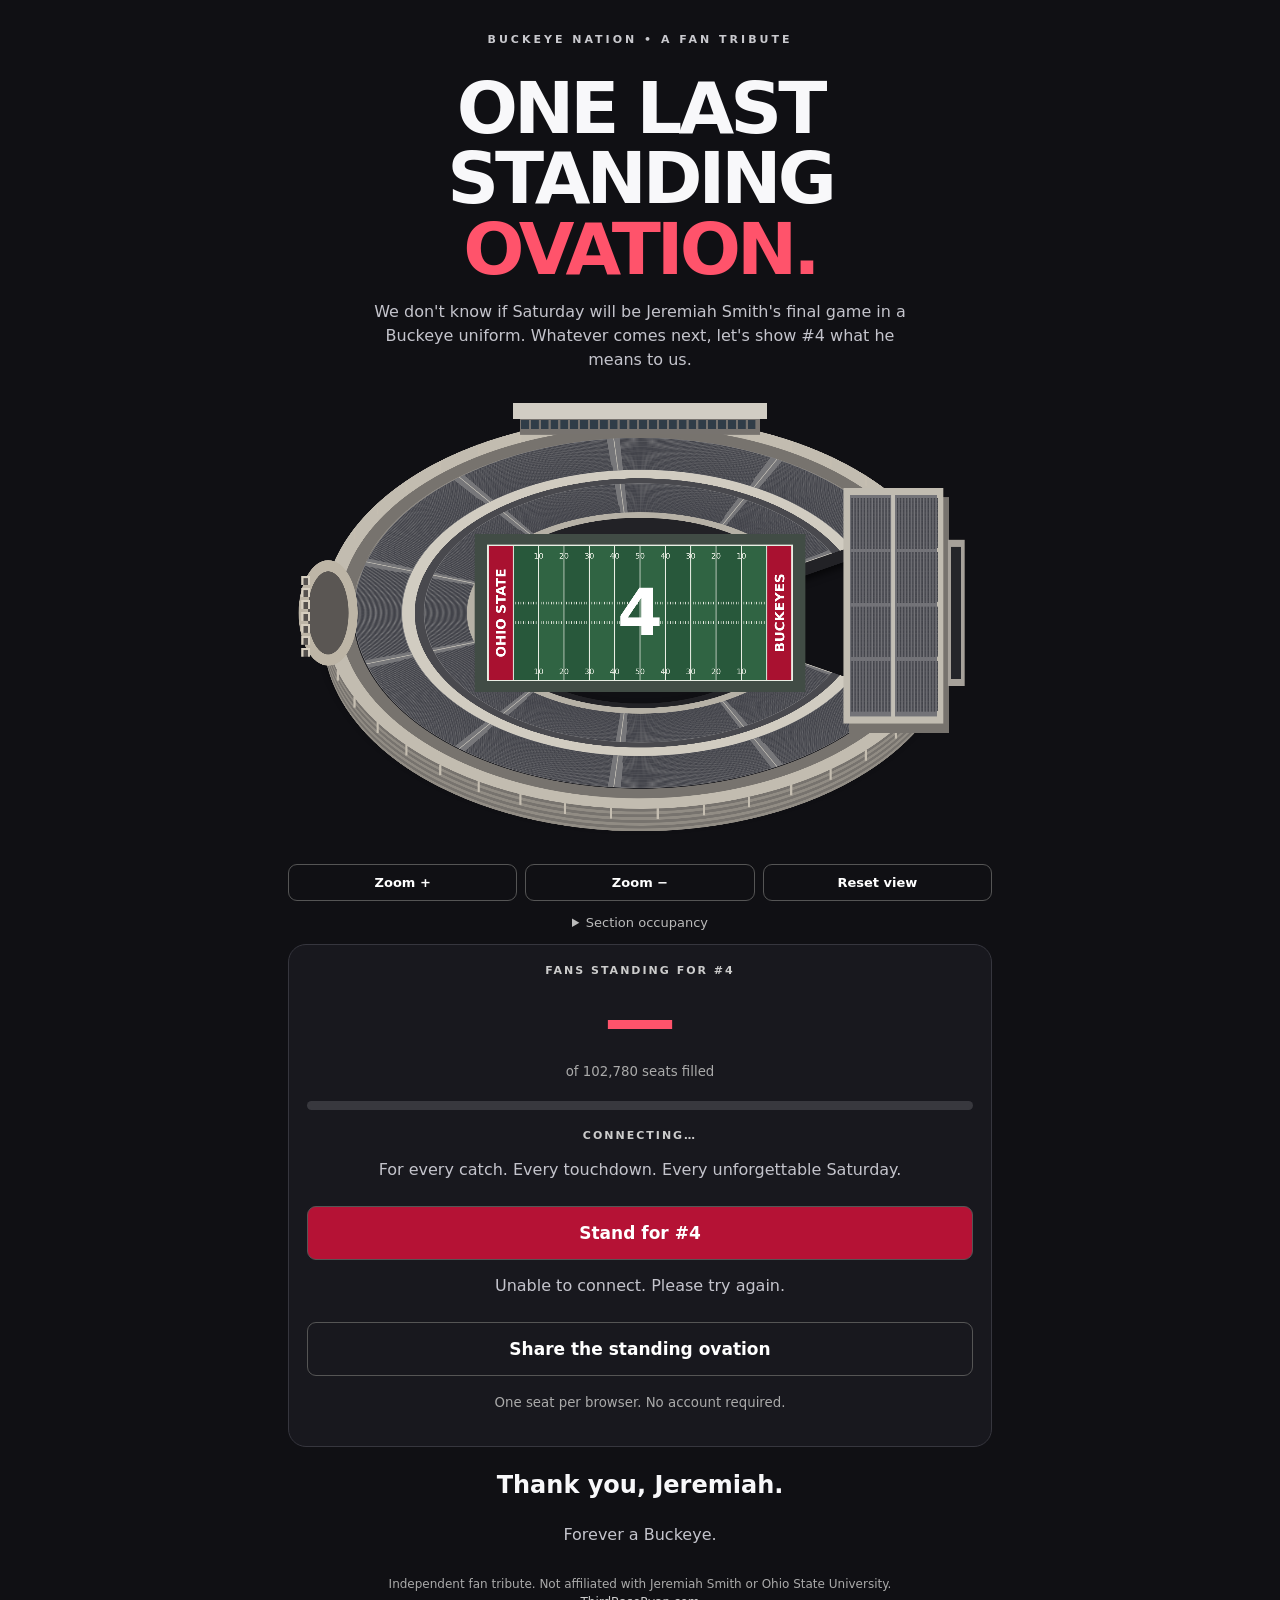
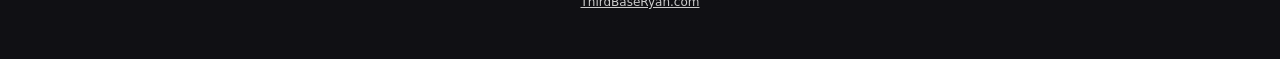
==== stand-for-4/index.html @ 9f76dcaf "Add files via upload" ====
<!doctype html><html lang="en"><head><meta charset="utf-8"><meta name="viewport" content="width=device-width,initial-scale=1"><title>One Last Standing Ovation | Stand for #4</title><meta name="description" content="102,780 seats. One standing ovation. Thank you, Jeremiah Smith."><meta property="og:title" content="One Last Standing Ovation — Stand for #4"><meta property="og:description" content="Fill a virtual Ohio Stadium to celebrate Jeremiah Smith. Take your seat in Buckeye history."><meta property="og:url" content="https://thirdbaseryan.com/stand-for-4/"><meta property="og:type" content="website"><meta property="og:image" content="https://thirdbaseryan.com/stand-for-4/social-preview.png"><meta name="twitter:card" content="summary_large_image"><meta name="twitter:title" content="One Last Standing Ovation — Stand for #4"><meta name="twitter:description" content="102,780 seats. One standing ovation. Thank you, Jeremiah Smith."><meta name="twitter:image" content="https://thirdbaseryan.com/stand-for-4/social-preview.png"><style>
*{box-sizing:border-box}body{margin:0;background:#101014;color:#f8f8fa;font:16px/1.5 system-ui,sans-serif;text-align:center}main{max-width:740px;margin:auto;padding:32px 18px 48px}a{color:#ccc}header{font-size:11px;letter-spacing:3px;color:#c9c9ce;font-weight:800}h1{font-size:clamp(38px,8vw,72px);line-height:.98;letter-spacing:-.055em;margin:24px 0 16px;text-transform:uppercase}h1 span{color:#ff536b}p{color:#c4c4cc;max-width:550px;margin:14px auto}canvas{width:100%;height:auto;display:block;margin:10px auto}section{border:1px solid #36363e;border-radius:18px;padding:18px;background:#18181e}.count{font-size:clamp(44px,10vw,72px);font-weight:900;line-height:1.1;color:#ff536b;font-variant-numeric:tabular-nums}.label{font-size:11px;letter-spacing:2px;font-weight:800;color:#ccc}.track{height:9px;background:#38383e;border-radius:10px;overflow:hidden;margin:18px 0}.track div{height:100%;background:#e52b4d;width:0;transition:width .5s}button{width:100%;border:1px solid #555;border-radius:9px;background:#b51235;color:white;font:800 17px system-ui;padding:16px;cursor:pointer;margin-top:10px}button:disabled{opacity:.6;cursor:default}button.secondary{background:transparent}small{color:#aaa}#status{min-height:24px}footer{font-size:12px;color:#aaa;margin-top:28px}button:focus-visible,a:focus-visible{outline:3px solid white;outline-offset:4px}[hidden]{display:none!important}.viewcontrols{display:flex;gap:8px}.viewcontrols button{font-size:13px;padding:10px}#stadium{touch-action:none}details{margin:12px 0;color:#bbb;font-size:13px}#celebration{margin:16px 0;background:linear-gradient(145deg,#36131e,#18181e);border-color:#b51235}#celebration h2{font-size:clamp(28px,6vw,48px);line-height:1;margin:12px 0}#confetti{position:fixed;inset:0;width:100%;height:100%;margin:0;pointer-events:none;z-index:10}#stadium.celebrate{animation:glow 1s ease-in-out 5 alternate}@keyframes glow{to{filter:brightness(1.4) drop-shadow(0 0 12px #e52b4d)}}@media(prefers-reduced-motion:reduce){#stadium.celebrate{animation:none}.track div{transition:none}}</style></head><body><main><header>BUCKEYE NATION • A FAN TRIBUTE</header><h1>One last<br>standing <span>ovation.</span></h1><p>We don't know if Saturday will be Jeremiah Smith's final game in a Buckeye uniform. Whatever comes next, let's show #4 what he means to us.</p><canvas id="stadium" width="2000" height="1300" role="img" aria-label="Virtual stadium seats illuminate as fans join the tribute"></canvas><div class="viewcontrols"><button id="zoomIn" class="secondary">Zoom +</button><button id="zoomOut" class="secondary">Zoom −</button><button id="resetView" class="secondary">Reset view</button></div><button id="find" class="secondary" hidden>Find my seat</button><details><summary>Section occupancy</summary><p id="sections"></p></details><section id="celebration" hidden><div class="label">BUCKEYE NATION HAS SPOKEN</div><h2>THE SHOE IS FULL.</h2><p>Every seat filled. One standing ovation. Thank you, Jeremiah.</p><button id="replayCelebration" class="secondary">Replay celebration</button></section><canvas id="confetti" hidden aria-hidden="true"></canvas><section><div class="label">FANS STANDING FOR #4</div><div class="count" id="count">—</div><small>of 102,780 seats filled</small><div class="track"><div id="progress"></div></div><div id="percent" class="label">CONNECTING…</div><p>For every catch. Every touchdown. Every unforgettable Saturday.</p><button id="stand" disabled>Stand for #4</button><p id="status" role="status" aria-live="polite"></p><button class="secondary" id="share">Share the standing ovation</button><button class="secondary" id="ticket" hidden>Save my commemorative ticket</button><button class="secondary" id="card" hidden>Save my tribute card</button><p><small>One seat per browser. No account required.</small></p></section><h2>Thank you, Jeremiah.</h2><p>Forever a Buckeye.</p><footer>Independent fan tribute. Not affiliated with Jeremiah Smith or Ohio State University.<br><a href="/">ThirdBaseRyan.com</a></footer></main><script src="app.js" defer></script></body></html>
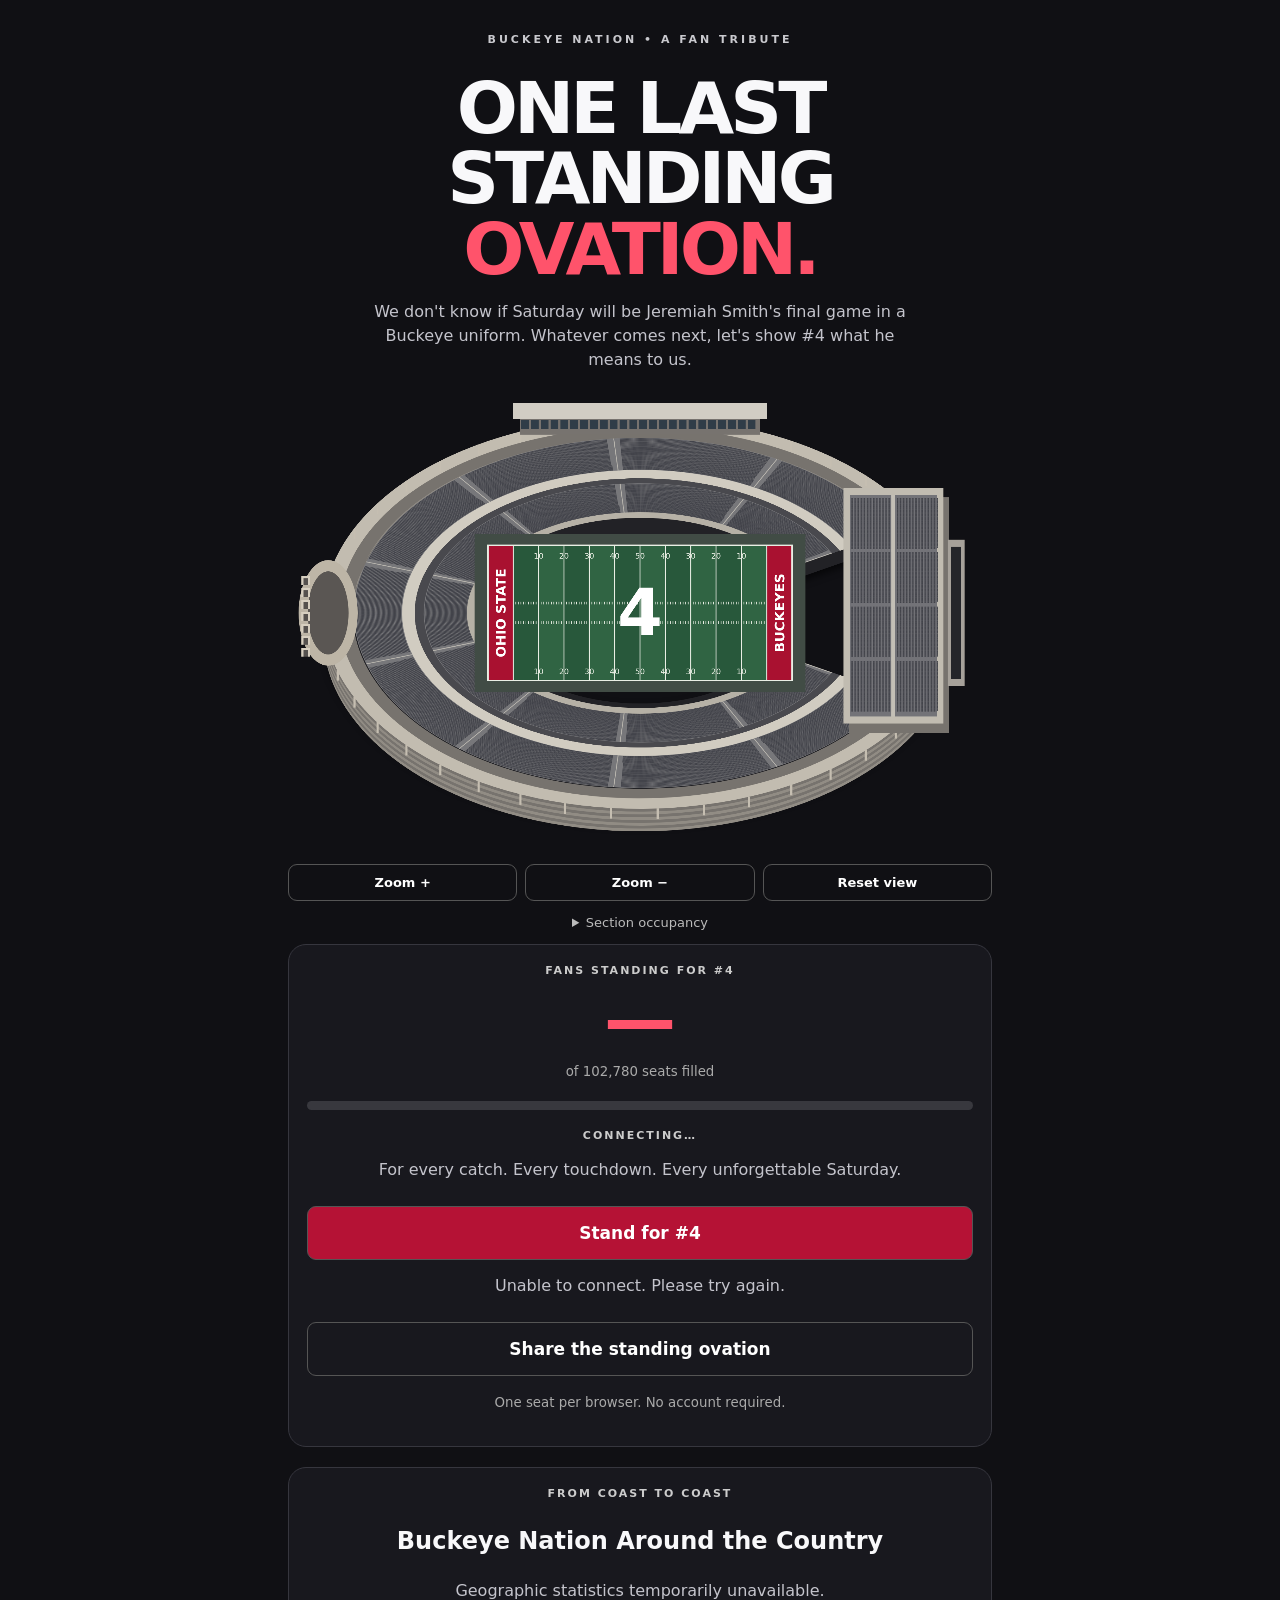
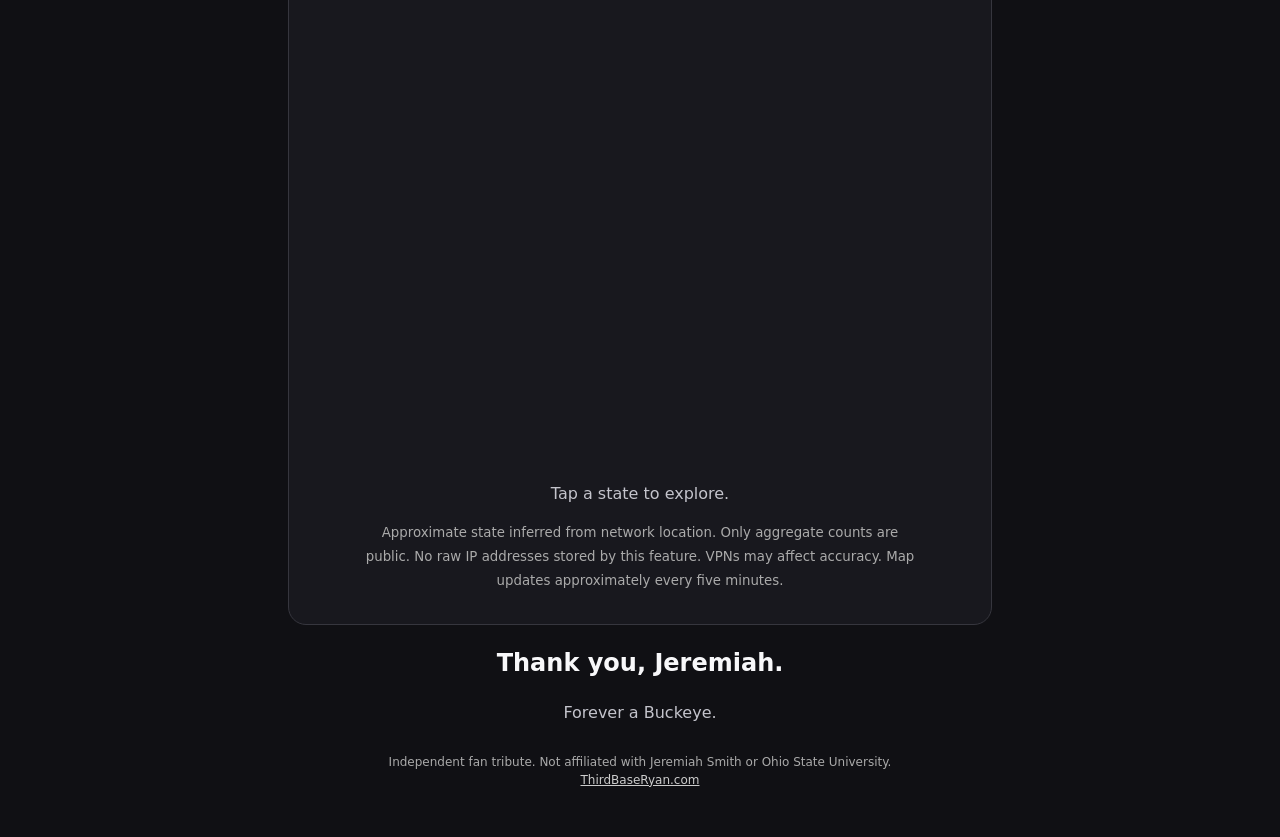
==== commit dd096e17: "Add files via upload" ====
--- a/stand-for-4/index.html
+++ b/stand-for-4/index.html
@@ -1,2 +1,2 @@
 <!doctype html><html lang="en"><head><meta charset="utf-8"><meta name="viewport" content="width=device-width,initial-scale=1"><title>One Last Standing Ovation | Stand for #4</title><meta name="description" content="102,780 seats. One standing ovation. Thank you, Jeremiah Smith."><meta property="og:title" content="One Last Standing Ovation — Stand for #4"><meta property="og:description" content="Fill a virtual Ohio Stadium to celebrate Jeremiah Smith. Take your seat in Buckeye history."><meta property="og:url" content="https://thirdbaseryan.com/stand-for-4/"><meta property="og:type" content="website"><meta property="og:image" content="https://thirdbaseryan.com/stand-for-4/social-preview.png"><meta name="twitter:card" content="summary_large_image"><meta name="twitter:title" content="One Last Standing Ovation — Stand for #4"><meta name="twitter:description" content="102,780 seats. One standing ovation. Thank you, Jeremiah Smith."><meta name="twitter:image" content="https://thirdbaseryan.com/stand-for-4/social-preview.png"><style>
-*{box-sizing:border-box}body{margin:0;background:#101014;color:#f8f8fa;font:16px/1.5 system-ui,sans-serif;text-align:center}main{max-width:740px;margin:auto;padding:32px 18px 48px}a{color:#ccc}header{font-size:11px;letter-spacing:3px;color:#c9c9ce;font-weight:800}h1{font-size:clamp(38px,8vw,72px);line-height:.98;letter-spacing:-.055em;margin:24px 0 16px;text-transform:uppercase}h1 span{color:#ff536b}p{color:#c4c4cc;max-width:550px;margin:14px auto}canvas{width:100%;height:auto;display:block;margin:10px auto}section{border:1px solid #36363e;border-radius:18px;padding:18px;background:#18181e}.count{font-size:clamp(44px,10vw,72px);font-weight:900;line-height:1.1;color:#ff536b;font-variant-numeric:tabular-nums}.label{font-size:11px;letter-spacing:2px;font-weight:800;color:#ccc}.track{height:9px;background:#38383e;border-radius:10px;overflow:hidden;margin:18px 0}.track div{height:100%;background:#e52b4d;width:0;transition:width .5s}button{width:100%;border:1px solid #555;border-radius:9px;background:#b51235;color:white;font:800 17px system-ui;padding:16px;cursor:pointer;margin-top:10px}button:disabled{opacity:.6;cursor:default}button.secondary{background:transparent}small{color:#aaa}#status{min-height:24px}footer{font-size:12px;color:#aaa;margin-top:28px}button:focus-visible,a:focus-visible{outline:3px solid white;outline-offset:4px}[hidden]{display:none!important}.viewcontrols{display:flex;gap:8px}.viewcontrols button{font-size:13px;padding:10px}#stadium{touch-action:none}details{margin:12px 0;color:#bbb;font-size:13px}#celebration{margin:16px 0;background:linear-gradient(145deg,#36131e,#18181e);border-color:#b51235}#celebration h2{font-size:clamp(28px,6vw,48px);line-height:1;margin:12px 0}#confetti{position:fixed;inset:0;width:100%;height:100%;margin:0;pointer-events:none;z-index:10}#stadium.celebrate{animation:glow 1s ease-in-out 5 alternate}@keyframes glow{to{filter:brightness(1.4) drop-shadow(0 0 12px #e52b4d)}}@media(prefers-reduced-motion:reduce){#stadium.celebrate{animation:none}.track div{transition:none}}</style></head><body><main><header>BUCKEYE NATION • A FAN TRIBUTE</header><h1>One last<br>standing <span>ovation.</span></h1><p>We don't know if Saturday will be Jeremiah Smith's final game in a Buckeye uniform. Whatever comes next, let's show #4 what he means to us.</p><canvas id="stadium" width="2000" height="1300" role="img" aria-label="Virtual stadium seats illuminate as fans join the tribute"></canvas><div class="viewcontrols"><button id="zoomIn" class="secondary">Zoom +</button><button id="zoomOut" class="secondary">Zoom −</button><button id="resetView" class="secondary">Reset view</button></div><button id="find" class="secondary" hidden>Find my seat</button><details><summary>Section occupancy</summary><p id="sections"></p></details><section id="celebration" hidden><div class="label">BUCKEYE NATION HAS SPOKEN</div><h2>THE SHOE IS FULL.</h2><p>Every seat filled. One standing ovation. Thank you, Jeremiah.</p><button id="replayCelebration" class="secondary">Replay celebration</button></section><canvas id="confetti" hidden aria-hidden="true"></canvas><section><div class="label">FANS STANDING FOR #4</div><div class="count" id="count">—</div><small>of 102,780 seats filled</small><div class="track"><div id="progress"></div></div><div id="percent" class="label">CONNECTING…</div><p>For every catch. Every touchdown. Every unforgettable Saturday.</p><button id="stand" disabled>Stand for #4</button><p id="status" role="status" aria-live="polite"></p><button class="secondary" id="share">Share the standing ovation</button><button class="secondary" id="ticket" hidden>Save my commemorative ticket</button><button class="secondary" id="card" hidden>Save my tribute card</button><p><small>One seat per browser. No account required.</small></p></section><h2>Thank you, Jeremiah.</h2><p>Forever a Buckeye.</p><footer>Independent fan tribute. Not affiliated with Jeremiah Smith or Ohio State University.<br><a href="/">ThirdBaseRyan.com</a></footer></main><script src="app.js" defer></script></body></html>
+*{box-sizing:border-box}body{margin:0;background:#101014;color:#f8f8fa;font:16px/1.5 system-ui,sans-serif;text-align:center}main{max-width:740px;margin:auto;padding:32px 18px 48px}a{color:#ccc}header{font-size:11px;letter-spacing:3px;color:#c9c9ce;font-weight:800}h1{font-size:clamp(38px,8vw,72px);line-height:.98;letter-spacing:-.055em;margin:24px 0 16px;text-transform:uppercase}h1 span{color:#ff536b}p{color:#c4c4cc;max-width:550px;margin:14px auto}canvas{width:100%;height:auto;display:block;margin:10px auto}section{border:1px solid #36363e;border-radius:18px;padding:18px;background:#18181e}.count{font-size:clamp(44px,10vw,72px);font-weight:900;line-height:1.1;color:#ff536b;font-variant-numeric:tabular-nums}.label{font-size:11px;letter-spacing:2px;font-weight:800;color:#ccc}.track{height:9px;background:#38383e;border-radius:10px;overflow:hidden;margin:18px 0}.track div{height:100%;background:#e52b4d;width:0;transition:width .5s}button{width:100%;border:1px solid #555;border-radius:9px;background:#b51235;color:white;font:800 17px system-ui;padding:16px;cursor:pointer;margin-top:10px}button:disabled{opacity:.6;cursor:default}button.secondary{background:transparent}small{color:#aaa}#status{min-height:24px}footer{font-size:12px;color:#aaa;margin-top:28px}button:focus-visible,a:focus-visible{outline:3px solid white;outline-offset:4px}[hidden]{display:none!important}.viewcontrols{display:flex;gap:8px}.viewcontrols button{font-size:13px;padding:10px}#stadium{touch-action:none}details{margin:12px 0;color:#bbb;font-size:13px}#celebration{margin:16px 0;background:linear-gradient(145deg,#36131e,#18181e);border-color:#b51235}#celebration h2{font-size:clamp(28px,6vw,48px);line-height:1;margin:12px 0}#confetti{position:fixed;inset:0;width:100%;height:100%;margin:0;pointer-events:none;z-index:10}#stadium.celebrate{animation:glow 1s ease-in-out 5 alternate}@keyframes glow{to{filter:brightness(1.4) drop-shadow(0 0 12px #e52b4d)}}@media(prefers-reduced-motion:reduce){#stadium.celebrate{animation:none}.track div{transition:none}}#geo-map g{cursor:pointer}#geo-map g:focus rect{stroke:white;stroke-width:3}#geo-map text{pointer-events:none;font-weight:800;font-size:13px} </style></head><body><main><header>BUCKEYE NATION • A FAN TRIBUTE</header><h1>One last<br>standing <span>ovation.</span></h1><p>We don't know if Saturday will be Jeremiah Smith's final game in a Buckeye uniform. Whatever comes next, let's show #4 what he means to us.</p><canvas id="stadium" width="2000" height="1300" role="img" aria-label="Virtual stadium seats illuminate as fans join the tribute"></canvas><div class="viewcontrols"><button id="zoomIn" class="secondary">Zoom +</button><button id="zoomOut" class="secondary">Zoom −</button><button id="resetView" class="secondary">Reset view</button></div><button id="find" class="secondary" hidden>Find my seat</button><details><summary>Section occupancy</summary><p id="sections"></p></details><section id="celebration" hidden><div class="label">BUCKEYE NATION HAS SPOKEN</div><h2>THE SHOE IS FULL.</h2><p>Every seat filled. One standing ovation. Thank you, Jeremiah.</p><button id="replayCelebration" class="secondary">Replay celebration</button></section><canvas id="confetti" hidden aria-hidden="true"></canvas><section><div class="label">FANS STANDING FOR #4</div><div class="count" id="count">—</div><small>of 102,780 seats filled</small><div class="track"><div id="progress"></div></div><div id="percent" class="label">CONNECTING…</div><p>For every catch. Every touchdown. Every unforgettable Saturday.</p><button id="stand" disabled>Stand for #4</button><p id="status" role="status" aria-live="polite"></p><button class="secondary" id="share">Share the standing ovation</button><button class="secondary" id="ticket" hidden>Save my commemorative ticket</button><button class="secondary" id="card" hidden>Save my tribute card</button><p><small>One seat per browser. No account required.</small></p></section><section id="country" style="margin-top:20px"><div class="label">FROM COAST TO COAST</div><h2>Buckeye Nation Around the Country</h2><p id="geo-summary" role="status">Loading geographic participation…</p><svg id="geo-map" viewBox="0 0 600 400" width="100%" role="group" aria-label="Interactive US state tile heatmap"></svg><p id="geo-detail" aria-live="polite">Tap a state to explore.</p><div id="geo-leaders"></div><p><small>Approximate state inferred from network location. Only aggregate counts are public. No raw IP addresses stored by this feature. VPNs may affect accuracy. Map updates approximately every five minutes.</small></p></section><h2>Thank you, Jeremiah.</h2><p>Forever a Buckeye.</p><footer>Independent fan tribute. Not affiliated with Jeremiah Smith or Ohio State University.<br><a href="/">ThirdBaseRyan.com</a></footer></main><script src="app.js" defer></script></body></html>
